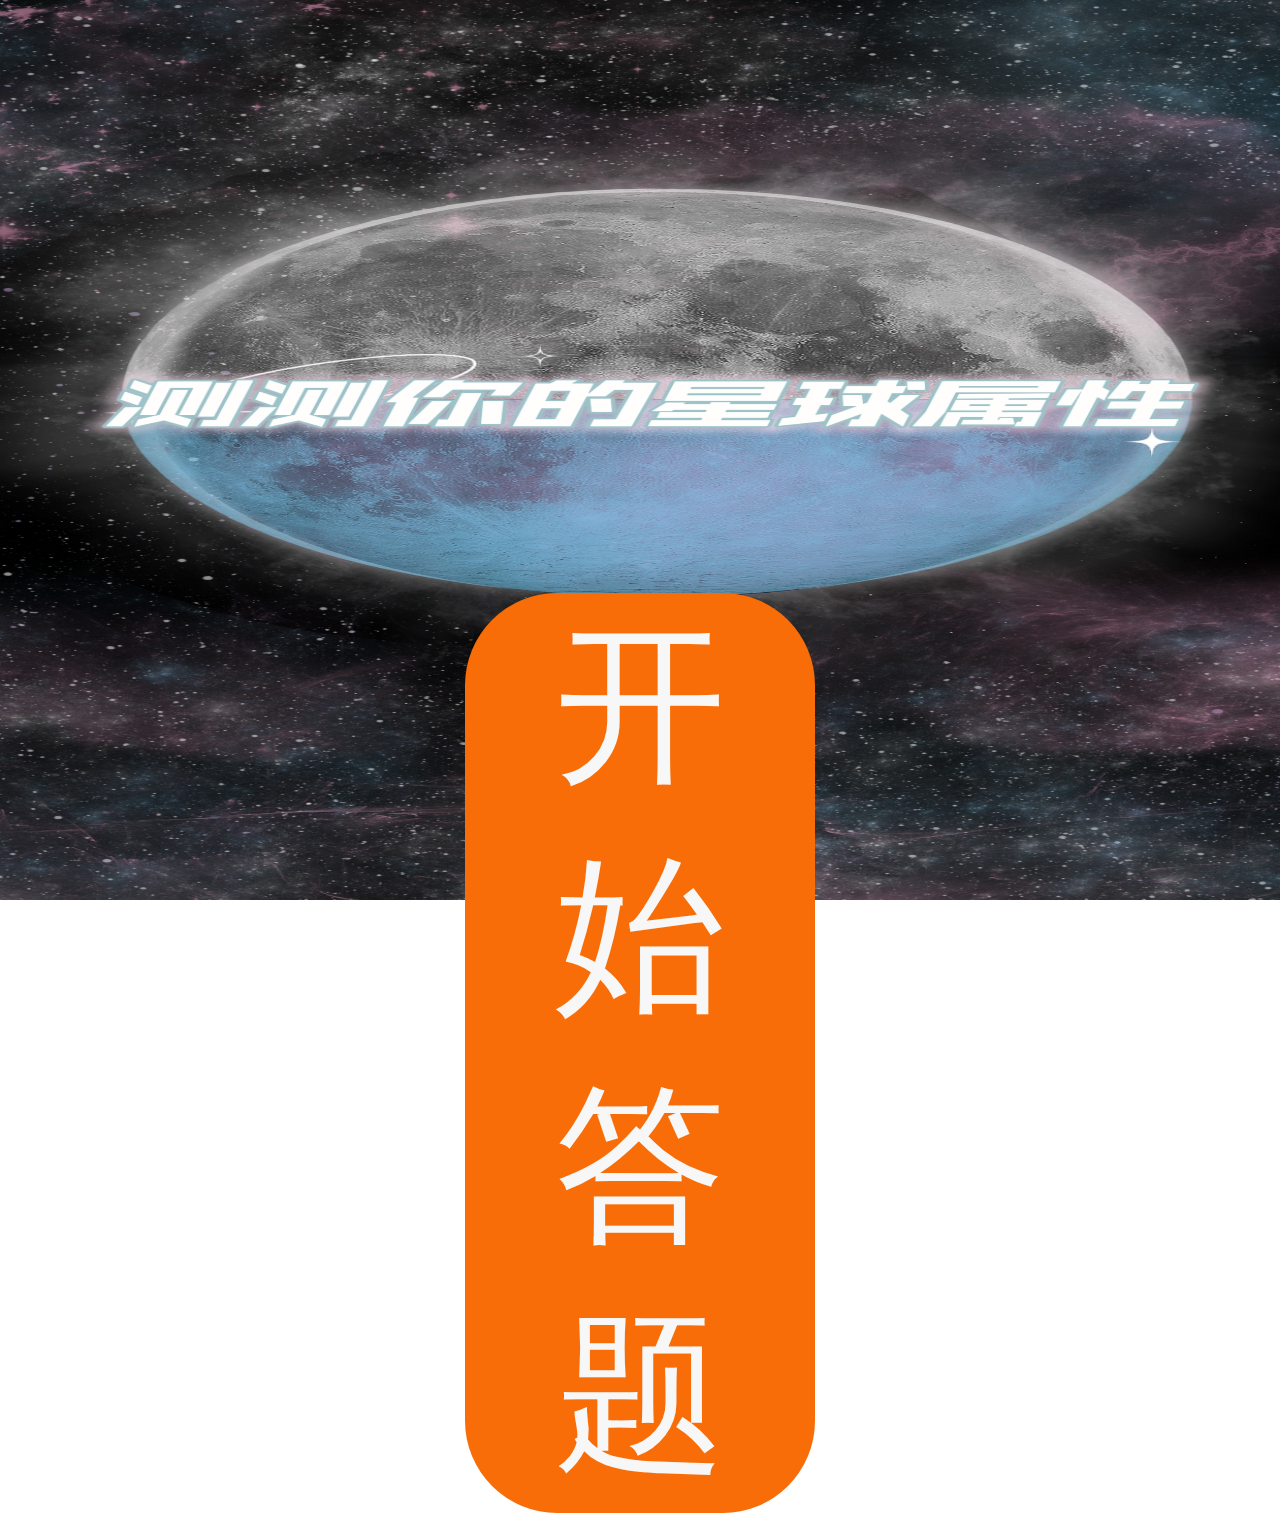
==== index.html @ 0f619700 "0" ====
<!DOCTYPE html>
<html lang="zh">
<head>
<meta charset="UTF-8">
<title>测测你的音乐星球</title>
<meta name="viewport" content="width=device-width, user-scalable=no, initial-scale=1.0, maximum-scale=1.0, minimum-scale=1.0">

<link rel="stylesheet" type="text/css" href="assets/css/css.css">
<!-- <link rel="stylesheet" type="text/css" href="assets/css/reset.css"> -->

<script type="text/javascript" src="assets/js/rem.js" ></script>
<script type="text/javascript" src="assets/js/jquery-3.6.0.min.js"></script>
</head>
<body class="start">

<div class='entrance-bottom-frame-start-button' onclick="location.href='test.html'">
    开始答题
</div>
<script type="text/javascript">
    var button = document.getElementsByClassName("entrance-bottom-frame-start-button")
    var w = window.screen.availWidth;
    var h = window.screen.availHeight;
    $(button).css('top', h*0.65);
</script>
</body>
</html>
---- assets/css/css.css ----
.index{width: 100%;padding-bottom: 1.1rem;}

/*topic页面*/
.topic{position: relative;height: 100%;overflow-y:auto;width: 100%;background-attachment:fixed;box-sizing: border-box;}

.topic-frameli{
    text-align: center;line-height: 1.5rem;font-size: 0.36rem;width: 5.65rem;height: 1.3rem;margin: 0.15rem auto 0.6rem auto;color: #ffffff;background-size: cover;}
.topic-frameli div{display: inline-block;font-size: 0.54rem;color: #fbb561;}
.entrance-bottom{width: 100%;position: relative;z-index: 10;height:-webkit-fill-available;overflow-x: hidden;}
.entrance-bottom-frame{
    transition: all 0.5s;
    width: 10000%;
    margin: 0 auto;
    margin-top:0.3rem;
}
.entrance-bottom-frame-beijing{position: absolute;z-index: 1;width: 100%;height: 100%;top:0;left: 0;background: url(../img/evaluating/yincang.png);background-size:cover;}
.entrance-bottom-frame-line{
    color: white;
    transition: all 0.5s;
    pointer-events: none;
    cursor: default;
    width: 1%;
    float: left;
    position: relative;
    padding: 0 0.35rem;
    box-sizing: border-box;
}
.entrance-bottom-frame-line-id{font-size: 30px;color: white;text-align:center;line-height: 60px;position: absolute;left: 50%;margin-left: -30px;height: 60px;width: 60px;background: url(../img/evaluating/e-id.png);background-size: cover;top: -30px;}
.entrance-bottom-frame-line-title{font-size: 0.28rem;margin-bottom: 0.8rem;line-height: 0.5rem;}
.entrance-bottom-frame-line-button{
    display: table;
    transition: margin 0.5s;
    position: relative;
    cursor: pointer;
    width: 100%;
    min-height:0.9rem;
    margin-bottom:0.5rem;
    float: left;
    box-sizing: border-box;
    background: #f7f7f7;
    color: #333333;
    border-radius: 0.54rem;
    padding: 0 0.5rem;}
.entrance-bottom-frame-line-button-frame{
    width: 100%;
    min-height: 0.9rem;
    display: table-cell;
    vertical-align:middle;
    font-size: 0.3rem;
    padding:0.1rem 0 0.1rem 0.5rem;
}

.entrance-bottom-frame-line-button-id{
    height: 0.9rem;
    display: table-cell;
    vertical-align: middle;
    line-height: 0.9rem;
    font-size: 0.3rem;}
.entrance-bottom-frame-line-button:hover{color: white; background: #f86d07}

.entrance-bottom-frame-line.active{pointer-events: auto;  }
.entrance-bottom-frame-line.active .entrance-bottom-frame-beijing{display: none;}
.entrance-bottom-frame-beijing.none{background: #000000;opacity: 0.2;}

.entrance-bottom-frame-start-button{
    transition: margin 0.5s;
    position: relative;
    top: 0;
    cursor: pointer;
    width: 350px;
    min-height:0.9rem;
    margin-bottom:0.5rem;
    box-sizing: border-box;
    background: #f86d07;
    color: #f7f7f7;
    border-radius: 0.54rem;padding: 0 0.5rem;
    display: inline-block;
}.entrance-bottom-frame-start-button:active{
     transform: scale(0.9);
     box-shadow: 3px 2px 22px 1px rgba(0, 0, 0, 0.24);
}
.entrance-bottom-frame-start-button:hover{color: white; background: royalblue;}
body{
    text-align: center;
}
.start{
    background: url('../img/start.jpg') no-repeat fixed center;
    background-size:100% 100%;
}.answer{
    background: url("../img/answer.png") no-repeat fixed center;
     background-size:100% 100%;
}.b612{
    background: url("../img/b612.jpg") no-repeat fixed center;
      background-size:100% 100%;
}
.halei{background: url("../img/halei.png") no-repeat fixed center;background-size:100% 100%;}
.heidong{background: url("../img/heidong.png") no-repeat fixed center;background-size:100% 100%;}
.kaipule{

}.taiyang{
    background: url("../img/taiyang.png") no-repeat fixed center;background-size:100% 100%;
      }

audio{
     display: table-cell;
    vertical-align: middle;
}
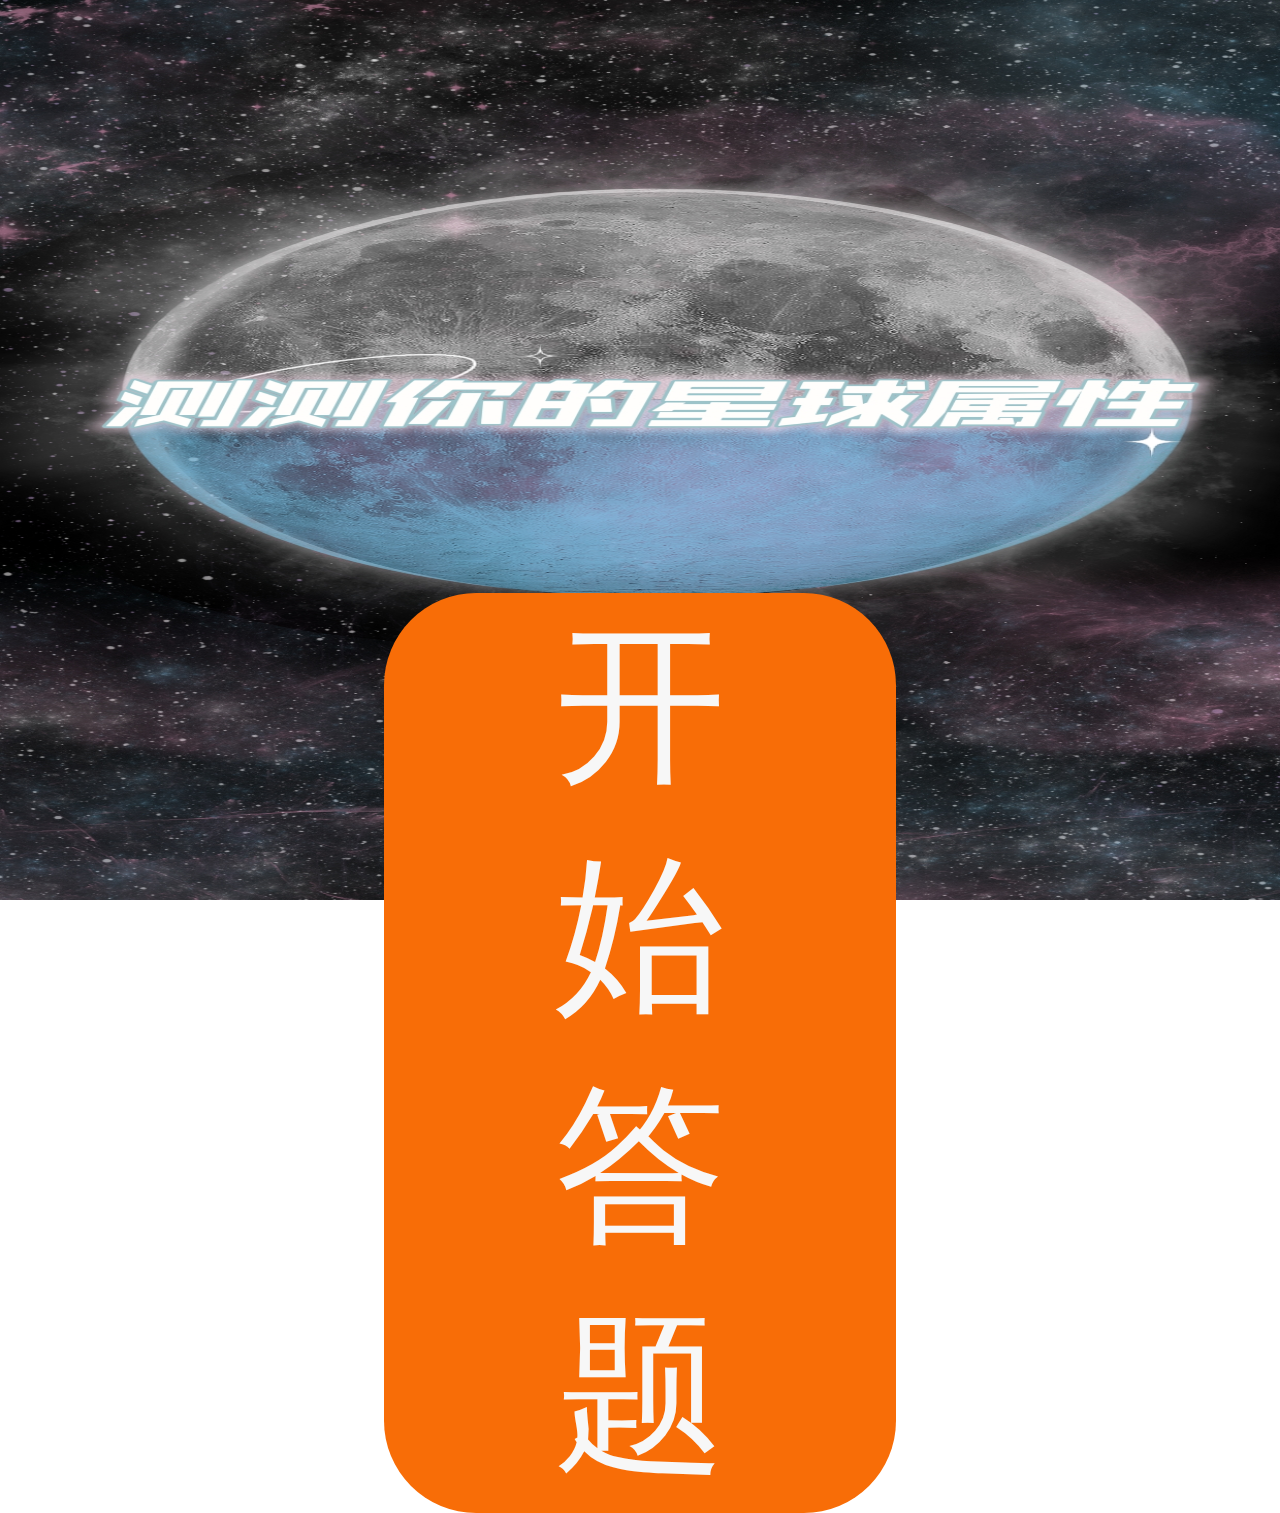
==== commit 94c6af9a: "1" ====
--- a/index.html
+++ b/index.html
@@ -21,6 +21,7 @@
     var w = window.screen.availWidth;
     var h = window.screen.availHeight;
     $(button).css('top', h*0.65);
+    $(button).css('width', w*0.4);
 </script>
 </body>
 </html>--- a/assets/css/css.css
+++ b/assets/css/css.css
@@ -89,17 +89,7 @@
 }.answer{
     background: url("../img/answer.png") no-repeat fixed center;
      background-size:100% 100%;
-}.b612{
-    background: url("../img/b612.jpg") no-repeat fixed center;
-      background-size:100% 100%;
 }
-.halei{background: url("../img/halei.png") no-repeat fixed center;background-size:100% 100%;}
-.heidong{background: url("../img/heidong.png") no-repeat fixed center;background-size:100% 100%;}
-.kaipule{
-
-}.taiyang{
-    background: url("../img/taiyang.png") no-repeat fixed center;background-size:100% 100%;
-      }
 
 audio{
      display: table-cell;
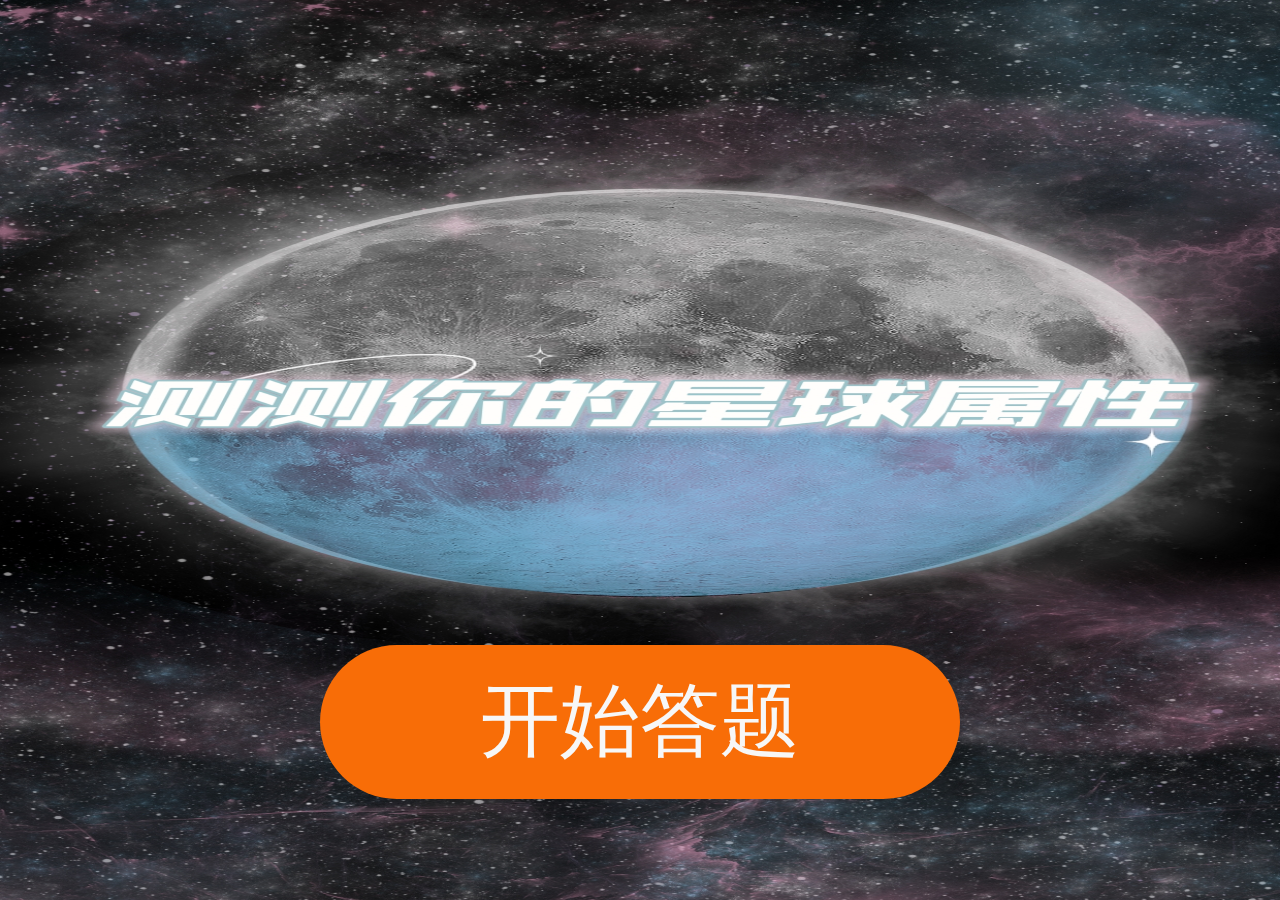
==== commit f8967184: "1" ====
--- a/index.html
+++ b/index.html
@@ -21,7 +21,8 @@
     var w = window.screen.availWidth;
     var h = window.screen.availHeight;
     $(button).css('top', h*0.65);
-    $(button).css('width', w*0.4);
+    $(button).css('width', w*0.5);
+    $(button).css('font-size', w*0.5/8);
 </script>
 </body>
 </html>--- a/assets/css/css.css
+++ b/assets/css/css.css
@@ -67,14 +67,19 @@
     position: relative;
     top: 0;
     cursor: pointer;
-    width: 350px;
     min-height:0.9rem;
     margin-bottom:0.5rem;
     box-sizing: border-box;
     background: #f86d07;
     color: #f7f7f7;
     border-radius: 0.54rem;padding: 0 0.5rem;
-    display: inline-block;
+    display: inline-flex;
+    text-align: center;
+    align-content: center;
+    justify-content: center;
+    align-items: center;
+    flex-wrap: nowrap;
+    flex-direction: column;
 }.entrance-bottom-frame-start-button:active{
      transform: scale(0.9);
      box-shadow: 3px 2px 22px 1px rgba(0, 0, 0, 0.24);
@@ -82,6 +87,7 @@
 .entrance-bottom-frame-start-button:hover{color: white; background: royalblue;}
 body{
     text-align: center;
+    overflow: hidden;
 }
 .start{
     background: url('../img/start.jpg') no-repeat fixed center;
@@ -95,3 +101,7 @@
      display: table-cell;
     vertical-align: middle;
 }
+img{
+    width: auto;
+    position: center;
+}
